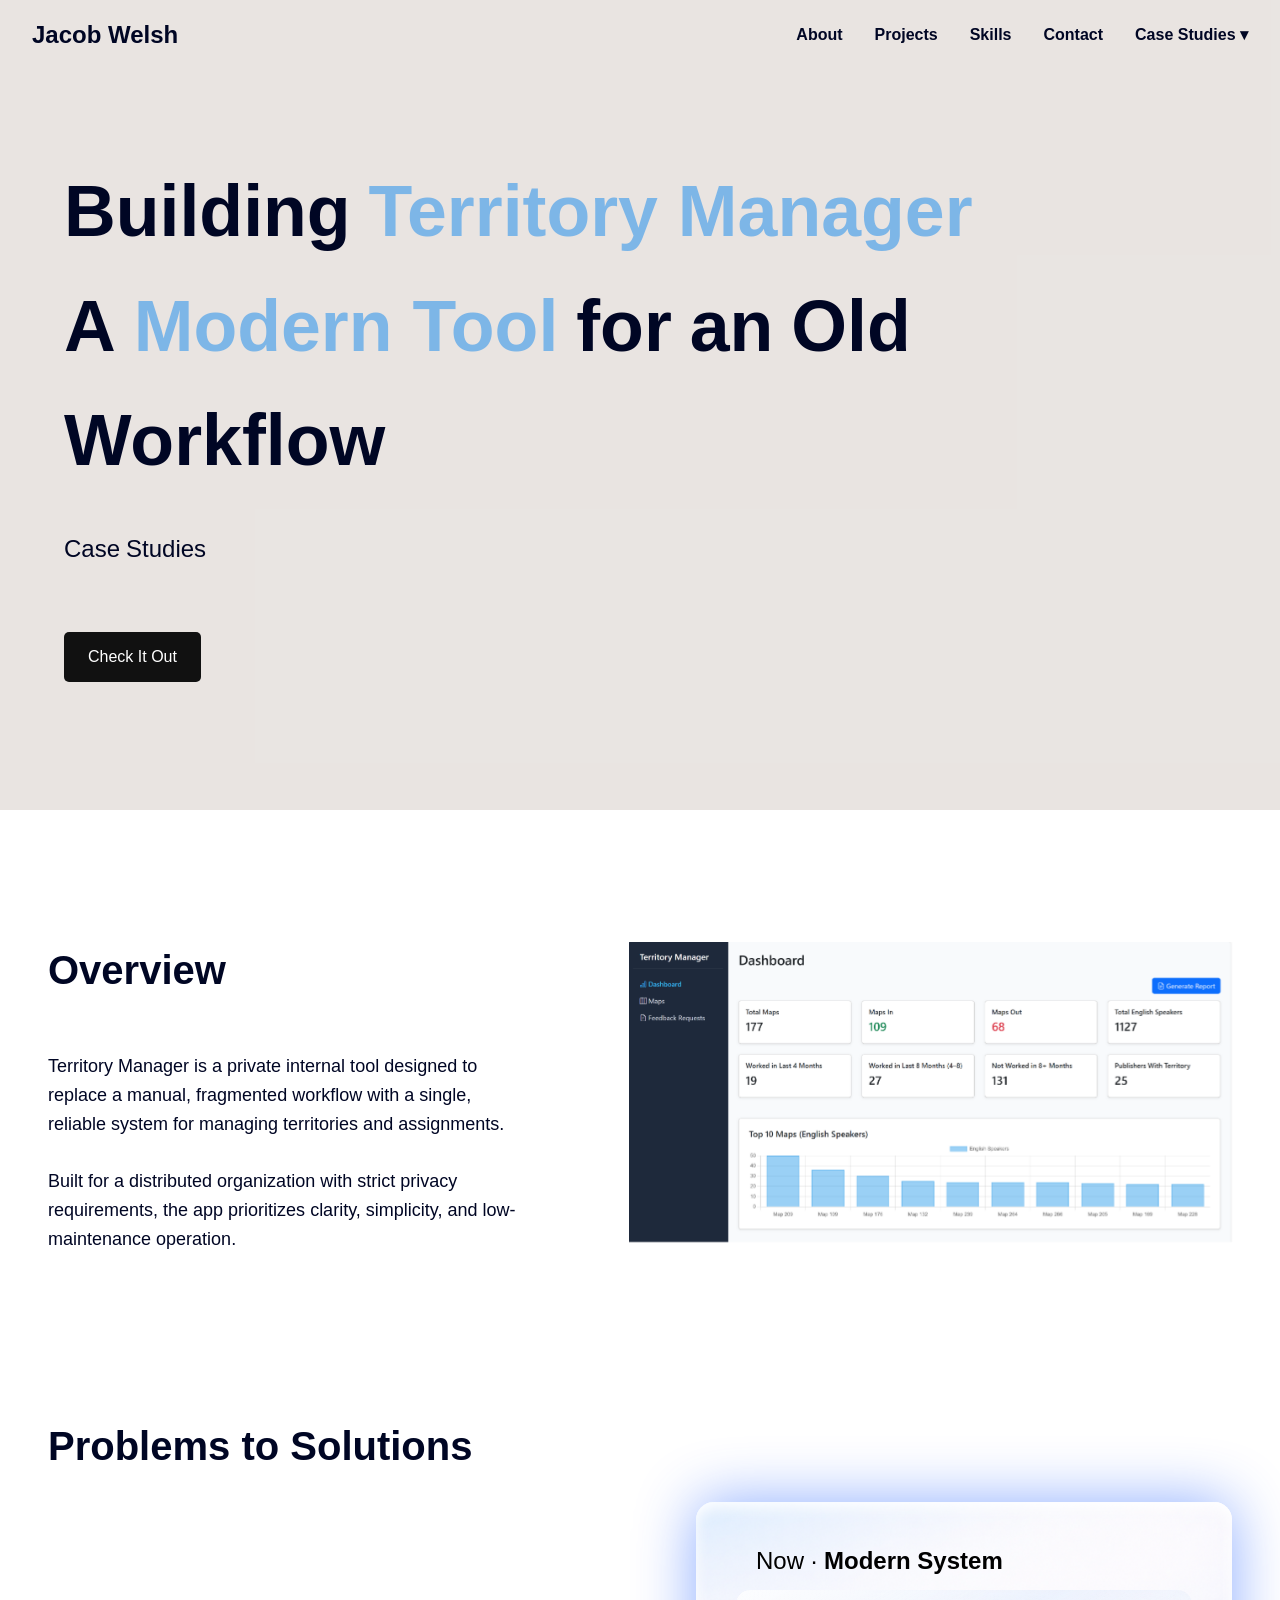
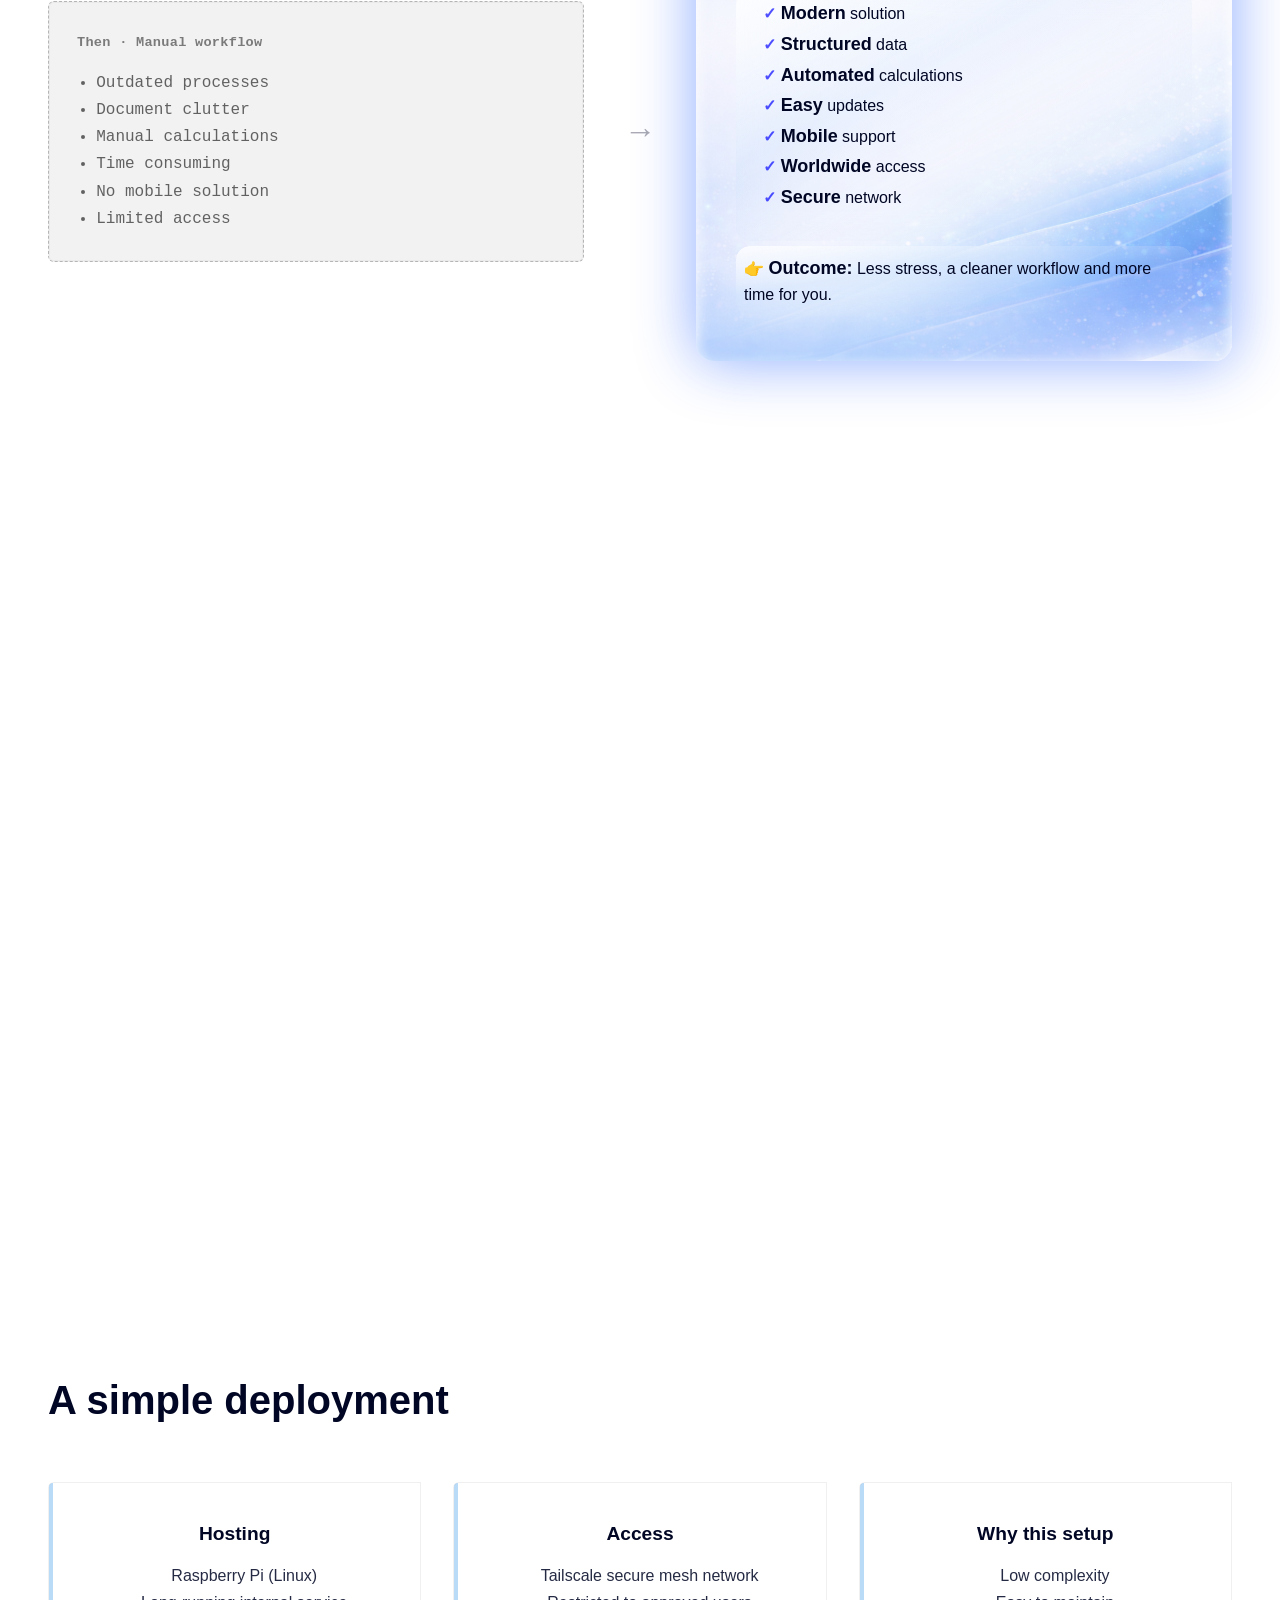
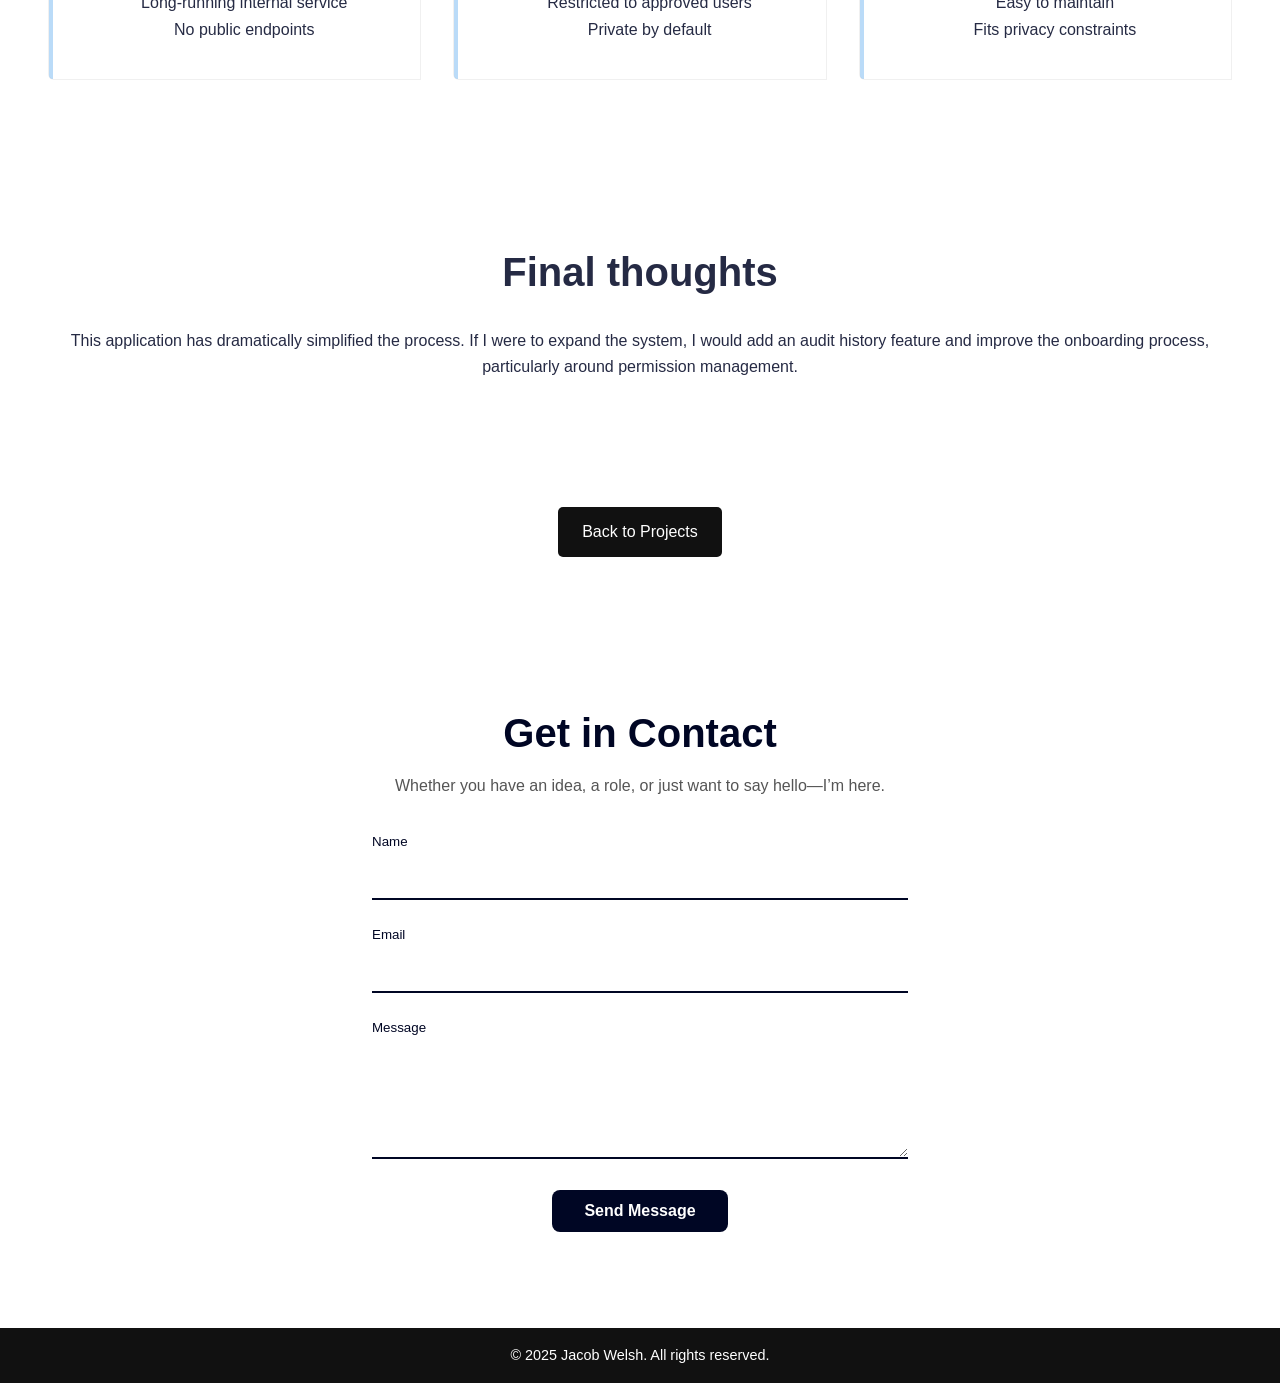
==== case-studies/territory-manager.html @ 5b4af415 "Case studies page" ====
<!DOCTYPE html>
<html lang="en">
<head>
    <meta charset="UTF-8" />
    <meta name="viewport" content="width=device-width, initial-scale=1.0" />
    <title>Jacob Welsh – Portfolio</title>
    <link rel="stylesheet" href="../static/css/main.css">
    <link rel="stylesheet" href="../static/css/case_studies.css">
</head>
<body class="case-study-page">
    <header>
        <div class="container nav-container">
            <h1 class="logo">Jacob Welsh</h1>
            <nav id="nav">
                <ul class="nav-links">
                    <li class="nav-btn"><a href="../index.html#about">About</a></li>
                    <li class="nav-btn"><a href="../index.html#projects">Projects</a></li>
                    <li class="nav-btn"><a href="../index.html#skills">Skills</a></li>
                    <li class="nav-btn"><a href="#contact">Contact</a></li>
					<li class="nav-btn dropdown">
            			<a href="javascript:void(0)" class="dropdown-toggle nav-link">Case Studies ▾</a>
            			<ul class="dropdown-menu">
              				<li><a href="territory-manager.html">Territory Manager</a></li>
            			</ul>
          			</li>
                </ul>
                <button id="menu-toggle">☰</button>
            </nav>
        </div>
    </header>
    <main>
        <section class="hero" style="background: #4b270f1f;">
            <div class="container">
                <h2 class="hero-title">
                    <span class="line">Building <span class="highlight" style="color: #3898ec9c;">Territory Manager</span></span><br>
                    <span class="line">A <span class="highlight" style="color: #3898ec9c;">Modern Tool</span> for an Old Workflow</span>
                </h2>
                <p class="hero-subtitle line">Case Studies</p>
                <a href="#about" class="btn word">Check It Out</a>
            </div>
        </section>
        <section id="case-study" class="case-study">
		        <!-- 1) ORIENTATION ZONE -->
		        <section id="about" class="sectionCS">
		            <div class="container about-container">
                        <div class="about-text">
                            <h2 class="grow-in" style="margin-bottom: 50px;">Overview</h2>
                            <p class="grow-in">
                                Territory Manager is a private internal tool designed to replace a manual,
					            fragmented workflow with a single, reliable system for managing territories
					            and assignments.
					            <br><br>
					            Built for a distributed organization with strict privacy requirements,
					            the app prioritizes clarity, simplicity, and low-maintenance operation.
                            </p>
                        </div>
                        <div class="study-image grow-in">
                            <img src="../static/assets/images/TeritoryManager.png" alt="Territory Manager Img">
                        </div>
                    </div>
	            </section>
		        <!-- 2) BEFORE / AFTER -->
		        <section id="problem" class="case-zone case-contrast sectionCS">
					<h2 class="grow-in">Problems to Solutions</h2>
			        <div class="transition-grid grow-in">
		                <div class="transition-card before">
			                <span class="transition-label">Then · Manual workflow</span>
			                <ul>
                                <li>Outdated processes</li>
				                <li>Document clutter</li>
				                <li>Manual calculations</li>
				                <li>Time consuming</li>
                                <li>No mobile solution</li>
                                <li>Limited access</li>
			                </ul>
		                </div>

		                <div class="transition-divider">
			                <span>→</span>
		                </div>

		                <div class="transition-card after">
							<div>
								<div class="glass-content" style="margin-bottom: 10px; margin-left:20px; font-size: clamp(.5rem, 3vw, 1.5rem); color: #000000;">
									Now · <span style="font-weight: bold;">Modern System</span>
								</div>
							</div>
							<div class="glass-panel">
								<ul class="glass-content" style="margin-bottom: 20px;  list-style: none;">
                                	<li><span style="font-weight:bold; color: rgba(0, 0, 255, 0.692);">✓  </span><strong style="font-size: 18px;">  Modern</strong> solution</li>
				                	<li><span style="font-weight:bold; color: rgba(0, 0, 255, 0.692);">✓  </span><strong style="font-size: 18px;">  Structured</strong> data</li>
				                	<li><span style="font-weight:bold; color: rgba(0, 0, 255, 0.692);">✓  </span><strong style="font-size: 18px;">  Automated</strong> calculations</li>
				                	<li><span style="font-weight:bold; color: rgba(0, 0, 255, 0.692);">✓  </span><strong style="font-size: 18px;">  Easy</strong> updates</li>
                                	<li><span style="font-weight:bold; color: rgba(0, 0, 255, 0.692);">✓  </span><strong style="font-size: 18px;">  Mobile</strong> support</li>
                                	<li><span style="font-weight:bold; color: rgba(0, 0, 255, 0.692);">✓  </span><strong style="font-size: 18px;">  Worldwide</strong> access</li>
                                	<li><span style="font-weight:bold; color: rgba(0, 0, 255, 0.692);">✓  </span><strong style="font-size: 18px;">  Secure</strong> network</li>
			                	</ul>
							</div>
							<div class="glass-panel">
								<p id="after-outcome" class="glass-content">👉 <strong style="font-size: 18px;">Outcome:</strong> Less stress, a cleaner workflow and more time for you.</p>
							</div>
		                </div>
	                </div>
		        </section>

		        <!-- 3) DECISION CARDS -->
		        <section class="case-zone case-decisions sectionCS">
					<h2 class="grow-in" id="h2Comp" style="text-align: left; margin-bottom: 50px;">Design constraints that shaped the system</h2>
					<h2 class="grow-in" id="h2Phone" style="text-align: left; margin-bottom: 50px;">What shaped the system</h2>
			        <div class="decision-grid grow-in">
				        <div class="decision-card">
					        <h4>Privacy</h4>
					        <p>Self-hosted with no public cloud exposure.</p>
				        </div>

				        <div class="decision-card">
					        <h4>Simplicity</h4>
					        <p>Designed for non-technical users.</p>
				        </div>

				        <div class="decision-card">
					        <h4>Cost</h4>
					        <p>Runs reliably on low-cost hardware.</p>
				        </div>

				        <div class="decision-card">
					        <h4>Access</h4>
					        <p>Secure remote access via private networking.</p>
				        </div>
			        </div>
		        </section>

		        <!-- 4) VISUAL PAUSE -->
		        <section class="case-zone case-pause sectionCS grow-in">
			        <p class="case-pause-text"> The goal wasn’t to build more software — it was to remove friction. </p>
		        </section>

		        <!-- 5) ARCHITECTURE / DEPLOYMENT -->
		        <section class="case-zone case-proof sectionCS">
					<h2 class="grow-in" style="text-align: left; margin-bottom: 50px;">A simple deployment</h2>
			        <div class="proof-grid grow-in">
				        <div class="proof-card">
					        <h4>Hosting</h4>
					        <ul style="list-style-type: none;">
						        <li>Raspberry Pi (Linux)</li>
						        <li>Long-running internal service</li>
						        <li>No public endpoints</li>
					        </ul>
				        </div>

				        <div class="proof-card">
					        <h4>Access</h4>
					        <ul style="list-style-type: none;">
						        <li>Tailscale secure mesh network</li>
						        <li>Restricted to approved users</li>
						        <li>Private by default</li>
					        </ul>
				        </div>

				        <div class="proof-card">
					        <h4>Why this setup</h4>
					        <ul style="list-style-type: none;">
						        <li>Low complexity</li>
						        <li>Easy to maintain</li>
						        <li>Fits privacy constraints</li>
					        </ul>
				        </div>
			        </div>
		        </section>

		        <!-- 6) REFLECTION -->
		        <section class="case-zone case-reflection section">
					<h2>Final thoughts</h2>
			        <p>
				        This application has dramatically simplified the process. If I were to expand the system, I would add an audit history
						feature and improve the onboarding process, particularly around permission management.
			        </p>
		        </section>

		        <!-- 7) EXIT CTA -->
		        <section class="case-zone case-exit section">
			        <a href="../index.html#projects" class="btn">Back to Projects</a>
		        </section>
        </section>
		<section id="contact" class="contact-section">
      		<div id="form-wrapper">
        		<h2 class="line">Get in Contact</h2>
        		<p>Whether you have an idea, a role, or just want to say hello—I’m here.</p>
        		<form class="contact-form" method="POST" action="https://formspree.io/f/xeoznzno" id="contact-form">
          			<div>
            			<label for="name">Name</label>
            			<input id="name" name="name" type="text" required />
          			</div>
          			<div>
            			<label for="email">Email</label>
            			<input id="email" name="email" type="email" required />
          			</div>
          			<div>
            			<label for="message">Message</label>
            			<textarea id="message" name="message" rows="5" required></textarea>
          			</div>
          			<button type="submit">Send Message</button>
        		</form>
      		</div>
      		<div id="thank-you-message" class="thank-you hidden grow-in">
        		<h2 class="line">Thank You!</h2>
        		<p>Your message has been sent successfully.<br>I'll be in touch soon.</p>
        		<a href="/" class="btn">Back to Home</a>
      		</div>
		</section>


    </main>
	<footer>
        <div class="container">
            <p>&copy; 2025 Jacob Welsh. All rights reserved.</p>
        </div>
    </footer>

    <script src="../static/js/main.js" defer></script>
</body>
---- static/css/main.css ----
/* Animation Styles */

.word {
  opacity: 0;
  transform: translateY(20px);
  display: inline-block;
  transition: opacity 0.4s ease, transform 0.4s ease;
  margin-right: 0.25em; /* ✅ adds spacing between words */
}

.word.show-word {
  opacity: 1;
  transform: translateY(0);
}

.letter {
  opacity: 0;
  display: inline-block;
  transform: translateY(10px);
  transition: opacity 0.6s ease, transform 0.6s ease;
}

.show-letter {
  opacity: 1;
  transform: translateY(0);
  transition-delay: 0.2s;
}

.grow-in {
  opacity: 0;
  transform: scale(0.94);
  transition: 
    opacity 0.6s ease-in-out,
    transform 0.6s ease-in-out;
  will-change: opacity, transform;
}

.grow-in.visible {
  opacity: 1;
  transform: scale(1);
  transition: 
    opacity 0.6s ease-in-out,
    transform 0.6s ease-in-out;
}

/* Base Styles */
html {
  scroll-behavior: smooth;
}
* {
  margin: 0;
  padding: 0;
  box-sizing: border-box;
}
body {
  font-family: Arial, sans-serif;
  line-height: 1.6;
  background-color: white;
  color: #333;
}
.container {
  width: 100%;
  margin: 0 auto;
}

/* Header */
header {
  position: absolute;
  top: 0;
  left: 0;
  width: 100%;
  z-index: 10;
  background: transparent;
  padding: 1rem 2rem;
}
.nav-container {
  display: flex;
  justify-content: space-between;
  align-items: center;
}
.logo {
  font-size: 1.5rem;
  color: rgb(0, 6, 36);
}
.nav-links {
  list-style: none;
  display: flex;
  gap: 2rem;
}
.nav-links a {
  color: rgb(0, 6, 36);
  text-decoration: none;
  font-weight: bold;
  transition: color 0.3s ease;
  &:hover {
    color: #c7832f;
  }
}
#menu-toggle {
  display: none;
  background: none;
  border: none;
  color: rgb(0, 6, 36);
  font-size: 1.5rem;
}

/* Dropdown container */
.dropdown {
  position: relative;
}

/* Hide menu by default */
.dropdown-menu {
  position: absolute;
  top: 100%;
  right: 0;     /* 🔥 add this */
  left: auto;   /* 🔥 add this */
  background: white;
  list-style: none;
  padding: 0.5rem 0;
  margin: 0;
  min-width: 200px;
  box-shadow: 0 8px 20px rgba(0,0,0,0.1);
  opacity: 0;
  pointer-events: none;
  transform: translateY(10px);
  transition: all 0.25s ease;
  border-radius: 8px;
  border: 1px solid rgba(0,0,0,0.05);
  backdrop-filter: blur(10px);
}

/* Show on hover */
.dropdown:hover .dropdown-menu {
  opacity: 1;
  pointer-events: auto;
  transform: translateY(0);
}

/* Dropdown items */
.dropdown-menu li {
  padding: 0;
}

.dropdown-menu a {
  display: block;
  padding: 0.75rem 1.25rem;
  color: rgb(0, 6, 36);
  text-decoration: none;
  white-space: nowrap;
}

.dropdown-menu a:hover {
  color: #c7832f;
}

/* Hero Section */
.hero {
  min-height: 90vh;
  padding-top: clamp(4rem, 10vh, 6rem);  /* more top padding */
  padding-right: clamp(2rem, 6vw, 4rem);
  padding-bottom: clamp(2rem, 6vw, 4rem);
  padding-left: clamp(2rem, 6vw, 4rem);
  background: #3898ec1c;
  color: rgb(0, 6, 36);
  text-align: left;
  display: flex;
  flex-direction: column;
  justify-content: center;
}
.hero-title {
  font-size: clamp(3rem, 5.6vw, 5rem);
}
.highlight {
  color: #c7832f;
  font-weight: bold;
}
.hero-subtitle {
  margin: 2rem 0;
  margin-bottom: 4rem;
  font-size: clamp(1.4rem, 2vw, 1.5rem);
}
.btn {
  padding: 0.75rem 1.5rem;
  background: #111;
  color: #fff;
  text-decoration: none;
  border-radius: 5px;
}

/* Section */
.section {
  padding: 3rem 3rem;
  margin-top: 2rem;
  margin-bottom: 2rem;
  background: #fff;
  color: rgb(0, 6, 36);
}

.section h2 {
  font-size: 2.5rem;
  margin-bottom: 1.5rem;
  color: rgb(0, 6, 36);
}
/* Project Grid */
.projects-grid {
  display: grid;
  grid-template-columns: repeat(auto-fit, minmax(300px, 1fr));
  gap: 3rem;
  margin-top: 2rem;
}

.project-card {
  background: white; 
  overflow: hidden;
  box-shadow: 0 10px 20px rgba(0,0,0,0.15);
  transition: transform 0.3s ease, box-shadow 0.3s ease;
}

.project-card:hover {
  transform: translateY(-5px);
  box-shadow: 0 15px 30px rgba(0,0,0,0.25);
}

.project-image img {
  width: 100%;
  height: 200px;
  object-fit: cover;
}

.project-content {
  padding: 1.5rem;
}

.project-content h3 {
  margin-top: 0;
  color: black;
}

.project-content p {
  color: black;
  margin: 0.5rem 0 1rem;
}

.project-link {
  display: inline-block;
  padding: 0.5rem 1rem;
  background: #3898ec;
  color: #fff;
  border-radius: 0.5rem;
  text-decoration: none;
  font-weight: bold;
  transition: background 0.3s ease;
}

.project-link:hover {
  background: #2563eb;
}


/* About Section */
.about-container {
  display: flex;
  align-items: center;
  justify-content: space-between;
  flex-wrap: wrap;
  gap: 6rem;
}

.about-text {
  flex: 1 1 40%;
  min-width: 300px;
  font-size: 18px;
}

.about-image {
  flex: 1 1 30%;
  text-align: center;
}

.about-image img {
  max-width: 100%;
  height: auto;
}


/* Skills */

#skills-title {
  margin-bottom: 0;
}

.skills-carousel {
  overflow: hidden;
  width: 100%;
  position: relative;
  margin-top: 2rem;
  opacity: 1;
  transform: translateY(0);
  transition: opacity 0.5s ease, transform 0.5s ease;
  pointer-events: auto;
  height: auto;
}

.carousel-track {
  display: flex;
  animation: scroll-left 18s linear infinite;
  width: fit-content;
}

.skill-item-carousel {
  flex: 0 0 auto;
  text-align: center;
  padding-right: 5rem;
}

.skill-item-carousel img {
  width: 120px;
  height: 120px;
  object-fit: contain;
  margin-bottom: 0.5rem;
}

.skill-item-carousel span {
  display: block;
  font-size: 1rem;
  color: #cbd5e1;
}

#skills-list {
  display: grid;
  grid-template-columns: repeat(auto-fit, minmax(200px, 1fr));
  gap: 2rem;
  justify-items: center;
  list-style: none;
  padding: 2rem 0;
  margin: 0 auto;
  max-width: 900px;
}

#skills-list .skill-item {
  text-align: center;
  opacity: 0;
  transform: translateY(20px);
  transition: opacity 0.4s ease, transform 0.4s ease;
  margin-top: 3rem;
}

#skills-list .skill-item.visible {
  opacity: 1;
  transform: translateY(0);
}

#skills-list .skill-item img {
  width: 100px;
  height: 100px;
  object-fit: contain;
  margin-bottom: 0.5rem;
}

#skills-list .skill-item span {
  display: block;
  font-size: 1rem;
  color: rgb(0, 6, 36);
}


.skills-header {
  display: flex;
  margin-bottom: 1rem;
}

#view-toggle {
  margin-left: 1rem;
  padding: 0.5rem 1rem;
  background-color: white;
  color: blue;
  border: none;
  border-radius: 0.5rem;
  cursor: pointer;
}

.list-toggle {
  display: none;
}

/* Animation */
@keyframes scroll-left {
  0% {
    transform: translateX(0);
  }
  100% {
    transform: translateX(-50%);
  }
}

/* Resume Banner */
.cta-banner {
  display: flex;
  background-color: #3898ec1c;
  color: rgb(0, 6, 36);
  text-align: left;
  padding: 3rem 4rem;
  margin-top: 4rem;
  border-radius: 1rem;
  box-shadow: 0 4px 12px rgba(0, 0, 0, 0.15);
  align-items: center;
}

.cta-banner h2 {
  font-size: 4rem;
  margin-bottom: 0.5rem;
}

.cta-banner p {
  font-size: 1.2rem;
  margin-bottom: 1.5rem;
}

#cta-container {
  display: flex;
  justify-content: space-between;
  align-items: center;
  width: 100%;
}

.cta-buttons {
  display: flex;
  gap: 2rem;
  justify-content: center;
  align-items: center;
  padding-right: 4rem;
}

.cta-buttons .btn {
  background-color: rgb(0, 6, 36);
  border: 2px solid #ffffff;
  color: #c7832f;
  padding: 0.75rem 2rem;
  font-weight: bold;
  border-radius: 0.5rem;
  text-decoration: none;
  transition: color 0.3s;
}

.cta-buttons .btn:hover {
  color: white;
}

.cta-buttons .btn-secondary {
  background-color: rgb(0, 6, 36);
  border: 2px solid #ffffff;
  color: #c7832f;
}

.cta-buttons .btn-secondary:hover {
  color: white;
}


/* Contact */
.contact-section {
  max-width: 600px;
  margin: 4rem auto;
  text-align: center;
  padding: 2rem;
}

.contact-section h2 {
  font-size: 2.5rem;
  margin-bottom: 0.5rem;
  color: rgb(0, 6, 36);
}

.contact-section p {
  color: #555;
  margin-bottom: 2rem;
}

.contact-form div {
  margin-bottom: 1.5rem;
  text-align: left;
}

.contact-form label {
  display: block;
  font-size: smaller;
  margin-bottom: 0.25rem;
  font-weight: 500;
  color: rgb(0, 6, 36);
}

.contact-form input,
.contact-form textarea {
  width: 100%;
  padding: 0.75rem 0;
  border: none;
  border-bottom: 2px solid rgb(0, 6, 36);
  background: transparent;
  font-size: 1rem;
  color: black;
  transition: border-color 0.3s;
}

.contact-form input:focus,
.contact-form textarea:focus {
  outline: none;
  border-bottom-color: #c7832f;
}

.contact-form button {
  background-color: rgb(0, 6, 36);
  color: #fff;
  padding: 0.75rem 2rem;
  font-size: 1rem;
  font-weight: bold;
  border: none;
  border-radius: 0.5rem;
  cursor: pointer;
  transition: color 0.3s;
}

.contact-form button:hover {
  color: #c7832f;
}

/*Hidden Modal for PDF */
.pdf-modal {
  display: none;
  position: fixed;
  z-index: 9999;
  left: 0;
  top: 0;
  width: 100%;
  height: 100%;
  background-color: rgba(0, 0, 0, 0.8);
  overflow: auto;
}

.pdf-modal-content {
  position: relative;
  margin: 5% auto;
  max-width: 90%;
  background: #fff;
  padding: 1rem;
  border-radius: 8px;
  text-align: center;
}

#resume-image {
  width: 100%; /* always fit width */
  height: auto;
}

#close-modal {
  top: 10px;
  right: 20px;
  font-size: 2rem;
  cursor: pointer;
}

#modal-controls {
  display: flex;
  flex-direction: row;
  justify-content: flex-end;
  gap: 1rem;
}

#modal-controls button {
  display: inline-flex;
  align-items: center;
  justify-content: center;
  background: none;
  border: none;
  font-size: 1.5rem;
  cursor: pointer;
}


/*Thank You Section */
.thank-you {
  text-align: center;
  padding: 3rem 2rem;
  border-radius: 1rem;
  background-color: #3898ec1c;
  color: rgb(0, 6, 36);
  box-shadow: 0 4px 12px rgba(0, 0, 0, 0.1);
  animation: fadeInUp 0.5s ease forwards;
}

.thank-you p {
  margin-top: 1rem;
  font-size: 1.2rem;
  color: #333;
}

.thank-you .btn {
  margin-top: 2rem;
  background-color: #111;
  color: #fff;
  text-decoration: none;
  padding: 0.75rem 1.5rem;
  border-radius: 5px;
  display: inline-block;
}

.hidden {
  display: none;
}

@keyframes fadeInUp {
  from {
    opacity: 0;
    transform: translateY(20px);
  }
  to {
    opacity: 1;
    transform: translateY(0);
  }
}


/* Footer */
footer {
  background: #111;
  color: #fff;
  text-align: center;
  padding: 1rem 0;
  font-size: 0.9rem;
}

/* Responsive */
@media (max-width: 1200px) {
  .cta-buttons {
    flex-direction: column;
    padding-right: 0;
    font-size: 1rem;
    }

  #cta-container {
    flex-direction: column;
  }

  #resume-arrow {
    font-size: 0rem;
  }

  .cta-banner h2 {
    text-align: center;
    margin-bottom: 1rem;
    font-size: 3rem;
  }
}

@media (max-width: 768px) {

  .section {
  padding: 3rem 2rem;
  }

 .nav-links {
  display: flex;
  flex-direction: column;
  background: #fff;
  position: absolute;
  top: 60px;
  right: 0;
  padding: 1rem;
  width: 100%;
  box-shadow: 0 4px 12px rgba(0, 0, 0, 0.1);
  transform: translateY(-20px);
  opacity: 0;
  pointer-events: none;
  transition: transform 0.3s ease, opacity 0.3s ease;
  border-bottom-left-radius: 10px;
  border-bottom-right-radius: 10px;
  z-index: 1000;
  gap: 0;
}

.nav-links.active {
  transform: translateY(0);
  opacity: 1;
  pointer-events: auto;
}

#menu-toggle {
  display: flex;
  font-size: 1.5rem;
  color: rgb(0, 6, 36);
  background: none;
  border: none;
  cursor: pointer;
}

.nav-btn {
    display: flex;
    flex-direction: column;   /* 🔥 THIS is the real fix */
    align-items: center;
    justify-content: center;
    width: 100%;
  }

.nav-btn > a {
    height: 4rem;
    display: flex;
    align-items: center;
    justify-content: center;
    width: 100%;
  }

/* Make dropdown behave like normal flow */
.nav-links .dropdown-menu {
  position: static !important;
  width: 100%;
  background: transparent;
  box-shadow: none;
  padding: 0;
  margin: 0;
  overflow: hidden;
  max-height: 0;                 /* 🔥 collapsed state */
  opacity: 0;
  transform: translateY(-10px);
  border: none;
  border-left: 3px solid rgba(0,0,0,0.05);
  border-right: 3px solid rgba(0,0,0,0.05);

  transition:
    max-height 0.3s ease,
    opacity 0.3s ease,
    transform 0.3s ease;
}

.nav-links .dropdown.active .dropdown-menu {
  max-height: 300px;             /* 🔥 expanded state */
  opacity: 1;
  transform: translateY(0);
}

  .nav-links .dropdown-menu li {
    width: 100%;
  }

  .nav-links .dropdown-menu a {
    display: block;
    width: 100%;
    padding: 1rem;
    text-align: center;
  }
  
.list-toggle {
    display: inline-block;
  }

  .projects-grid {
    gap: 2rem;
  }

  .cta-buttons {
    flex-direction: column;
    padding-right: 0;
    font-size: 1rem;
    }

  #cta-container {
    flex-direction: column;
  }

  #resume-arrow {
    font-size: 0rem;
  }

  .cta-banner h2 {
    text-align: center;
    margin-bottom: 1rem;
    font-size: 3rem;
  }
}

@media (min-width: 769px) {
  #skills-list {
    display: none !important;
  }
}
---- static/css/case_studies.css ----
/* Section */
.sectionCS {
  padding: 3rem 3rem;
  margin-top: 2rem;
  margin-bottom: 4rem;
  background: #fff;
  color: rgb(0, 6, 36);
}

.sectionCS h2 {
  font-size: 2.5rem;
  margin-bottom: 1.5rem;
  color: rgb(0, 6, 36);
}

.dropdown.active .dropdown-menu {
  opacity: 1;
  pointer-events: auto;
  transform: translateY(0);
}

.case-study-page .nav-links a:hover {
  color: #3898ec9c;
}

.case-study-page .dropdown-menu a:hover {
  color: #3898ec;
}

.case-study {
	padding-top: 3rem;
}

.case-intro {
	max-width: 60ch;
	margin: 0 auto 7rem;
}

.case-intro-text {
	font-size: 1.15rem;
	line-height: 1.8;
	margin-bottom: 1.5rem;
}

.study-image {
  flex: 1 1 50%;
  text-align: center;
}

.study-image img {
  max-width: 100%;
  height: auto;
}

.case-contrast .contrast-grid {
	display: grid;
	grid-template-columns: 1fr 1fr;
	gap: 3rem;
}

.contrast-block {
	padding: 2rem;
	border-radius: 14px;
}

.contrast-block.before {
	background: rgba(0, 0, 0, 0.04);
}

.contrast-block.after {
	background: #3898ec1c;
}

.contrast-block h3 {
	margin-bottom: 1rem;
}

.decision-grid {
	display: grid;
	grid-template-columns: repeat(4, 1fr);
	gap: 2rem;
}

.decision-card {
	padding: 1.75rem;
	border-radius: 14px;
	border: 1px solid rgba(0, 0, 0, 0.08);
	background: white;
}

.case-pause-text {
	font-size: 3rem;
	max-width: 40ch;
	margin: 0 auto;
	opacity: 0.85;
	text-align: center;
	padding: 3rem;
}

.proof-grid {
	display: grid;
	grid-template-columns: repeat(3, 1fr);
	gap: 2rem;
}

.proof-card {
	padding: 1.75rem;
	border-radius: 14px;
	border: 1px solid rgba(0, 0, 0, 0.08);
	background: white;
}

.outcome-list {
	max-width: 40ch;
	margin: 0 auto;
	font-size: 1.1rem;
	line-height: 1.8;
}

.case-reflection {
	text-align: center;
	margin: 0 auto;
	opacity: 0.85;
}

.case-exit {
	display: flex;
	justify-content: center;
	gap: 1.5rem;
	flex-wrap: wrap;
}

.case-transition {
	margin: 6rem 0;
	text-align: center;
}

.transition-lede {
	margin-bottom: 2.5rem;
	font-size: 1.1rem;
	opacity: 0.75;
}

.transition-grid {
	display: grid;
	grid-template-columns: 1fr auto 1fr;
	gap: 2.5rem;
	align-items: center;
}

.transition-card {
	text-align: left;
}

.transition-card ul {
	margin: 0;
	padding-left: 1.2rem;
	line-height: 1.7;
}

/* THEN — intentionally outdated */
.transition-card.before {
  	font-family: courier;
	padding: 1.75rem;
	background: #f2f2f2;
	border: 1px dashed rgba(0, 0, 0, 0.25);
	border-radius: 6px;
	color: rgba(0, 0, 0, 0.7);
	filter: saturate(0.6);
	box-shadow: inset 0 0 0 1px rgba(0, 0, 0, 0.03);
}

.transition-card.before li {
	opacity: 0.85;
}

/* NOW — modern, calm, confident */
.transition-card.after {
	padding: 2.5rem;
	background-image: url("/static/assets/images/AfterCard.png");
	background-size: cover;
	background-position: center;
	background-repeat: no-repeat;
	border-radius: 18px;
	box-shadow:
    	0px 0px 60px rgba(0, 72, 255, 0.455),        /* outer glow */
    	inset 0 5px 15px white; /* inner highlight */
}

.transition-label {
	display: inline-block;
	margin-bottom: 1rem;
	font-weight: bold;
	letter-spacing: 0.02em;
	font-size: 0.85rem;
	opacity: 0.7;
}

.glass-panel{
  margin-bottom: 5px;
  position: relative;
  border-radius: 14px;
  max-width: 100%;
  padding: .5rem;
  isolation: isolate; /* keeps z-index predictable */
}

/* GLASS + BLUR layer */
.glass-panel::before{
  content:"";
  position:absolute;
  inset:0;
  border-radius:inherit;

  background: linear-gradient(
    to bottom right,
    rgba(255,255,255,.55) 0%,
    rgba(160, 200, 255, 0.267) 35%,
    rgba(160, 200, 255, 0.072) 60%,
    rgba(160,200,255,0) 100%
  );

  backdrop-filter: blur(12px);
  -webkit-backdrop-filter: blur(12px);

  /* Diagonal fade */
  mask-image: linear-gradient(
	to bottom right,
	#000 0%,
	#000 15%,
	rgba(0,0,0,.35) 75%,
	transparent 100%);

  -webkit-mask-image: linear-gradient(
	to bottom right,
	#000 0%,
	#000 15%,
	rgba(0,0,0,.35) 75%,
	transparent 100%);

  z-index: 0;
  pointer-events:none;
}

/* BORDER layer (this is the key) */
.glass-panel::after{
  content:"";
  position:absolute;
  inset:0;
  border-radius:inherit;
  pointer-events:none;
  z-index: 0;

  /* Gradient border that naturally fades */
  border: 1px solid transparent;
  background:
    linear-gradient(transparent, transparent) padding-box,
    linear-gradient(
      to bottom right,
      rgba(255,255,255,.55) 0%,
      rgba(255,255,255,.25) 35%,
      rgba(255,255,255,.10) 60%,
      rgba(255,255,255,0) 100%
    ) border-box;

  /* SAME diagonal fade as the glass */
  mask-image: linear-gradient(to bottom right, #000 0%, #000 25%, rgba(0, 0, 0, 0.144) 100%, transparent 100%);
  -webkit-mask-image: linear-gradient(to bottom right, #000 0%, #000 25%, rgba(0,0,0,.144) 100%, transparent 100%);
}

/* content stays above */
.glass-content{
  position: relative;
  z-index: 1;
}

.transition-label-after {
  color: #c7832f;
  font-size: 18px;
  opacity: unset;
}

#after-outcome {
  font-size: 16px;
}

.transition-divider {
	font-size: 2rem;
	opacity: 0.35;
}

.case-decisions {
	text-align: center;
}

.decision-intro {
	margin-bottom: 2.5rem;
	font-size: 1.1rem;
	opacity: 0.75;
}

/* Card base */
.decision-card {
	position: relative;
	padding: 2.25rem;
	border-radius: 0;
	background: white;
	border: 1px solid rgba(0, 0, 0, 0.06);
	transition: transform 0.25s ease, box-shadow 0.25s ease;
	border-top-left-radius: 6px;
	border-top-right-radius: 6px;
}

/* Subtle accent line */
.decision-card::before {
	content: "";
	position: absolute;
	top: 0;
	left: 0;
	width: 100%;
	height: 4px;
	background: #3898ec9c;
	border-top-left-radius: 16px;
	border-top-right-radius: 16px;
	opacity: 0.6;
}

/* Hover polish */
.decision-card:hover {
	transform: translateY(-4px);
	box-shadow: 0 12px 24px rgba(0, 0, 0, 0.12);
}

/* Typography refinement */
.decision-card h4 {
	margin-bottom: 0.5rem;
	font-size: 1.2rem;
}

.decision-card p {
	opacity: 0.8;
	line-height: 1.6;
}

.case-proof {
	text-align: center;
}

.proof-intro {
	margin-bottom: 3rem;
	font-size: 1.1rem;
	opacity: 0.75;
}

/* Proof cards */
.proof-card {
	position: relative;
	padding: 2.25rem;
	border-radius: 0;
	border-bottom-left-radius: 6px;
	border-top-left-radius: 6px;
	background: white;
	border: 1px solid rgba(0, 0, 0, 0.06);
	transition: transform 0.25s ease, box-shadow 0.25s ease;
}

/* Subtle vertical accent */
.proof-card::before {
	content: "";
	position: absolute;
	top: 0;
	left: 0;
	bottom: 0;
	width: 4px;
	background: rgba(56, 152, 236, 0.35);
	border-top-left-radius: 16px;
	border-bottom-left-radius: 16px;
}

/* Hover polish */
.proof-card:hover {
	transform: translateY(-3px);
	box-shadow: 0 14px 28px rgba(0, 0, 0, 0.12);
}

.proof-card h4 {
	margin-bottom: 0.75rem;
	font-size: 1.2rem;
}

.proof-card ul {
	margin: 0;
	padding-left: 1.2rem;
	line-height: 1.7;
	opacity: 0.85;
}



/* Invisible content */

#h2Phone {
	display: none;
}

html, body {
  overflow-x: hidden;
}

@media (max-width: 900px) {
	.transition-grid {
		grid-template-columns: 1fr;
	}

	.transition-divider {
		display: none;
	}

  	.contrast-grid,
	.decision-grid,
	.proof-grid {
		grid-template-columns: 1fr;
	}

	.transition-card.after {
    	box-shadow:0px 0px 15px rgba(0, 72, 255, 0.3), inset 0 5px 15px white;
	}

	#h2Phone {
		display: block;
	}

	#h2Comp {
		display: none;
	}
}

@media (max-width: 768px) {
  .sectionCS {
    padding: 2rem 1rem;
  }

  .about-container {
    gap: 2rem;
  }

  .transition-grid {
    gap: 1.5rem;
  }
}
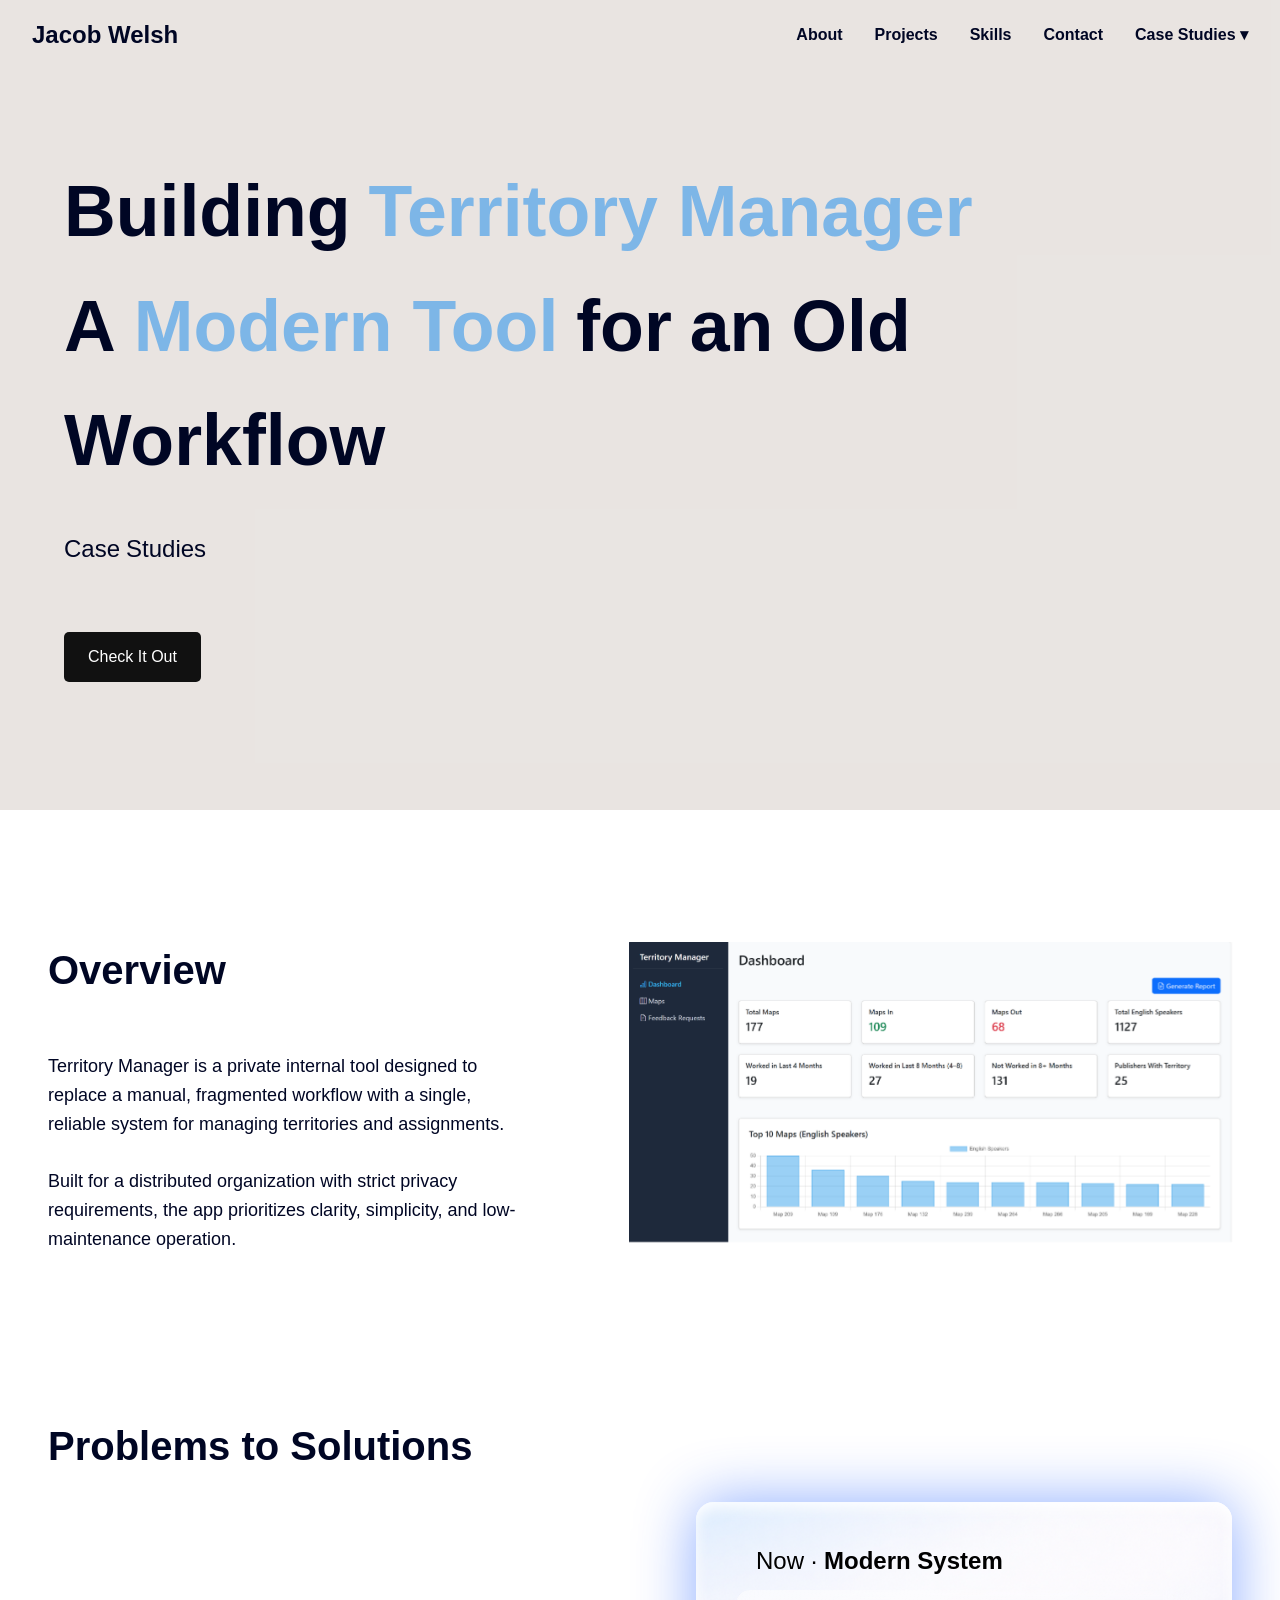
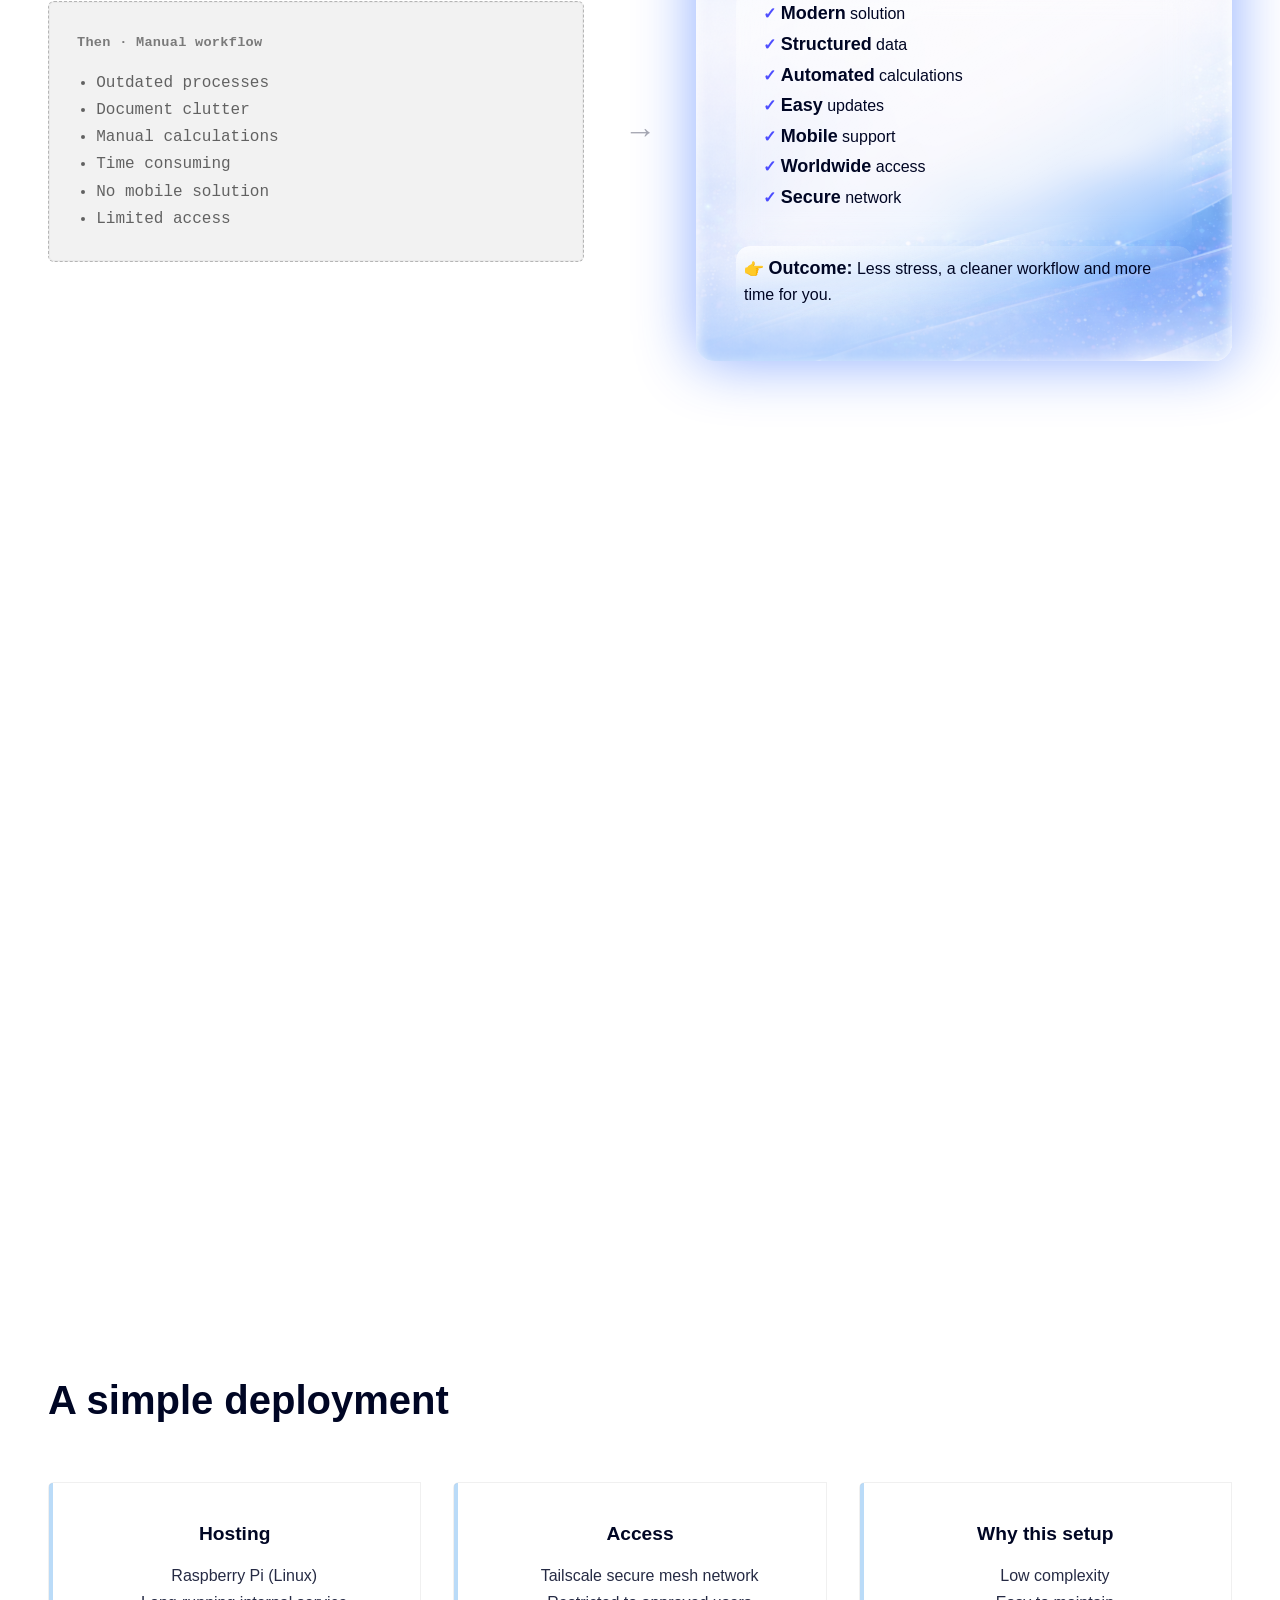
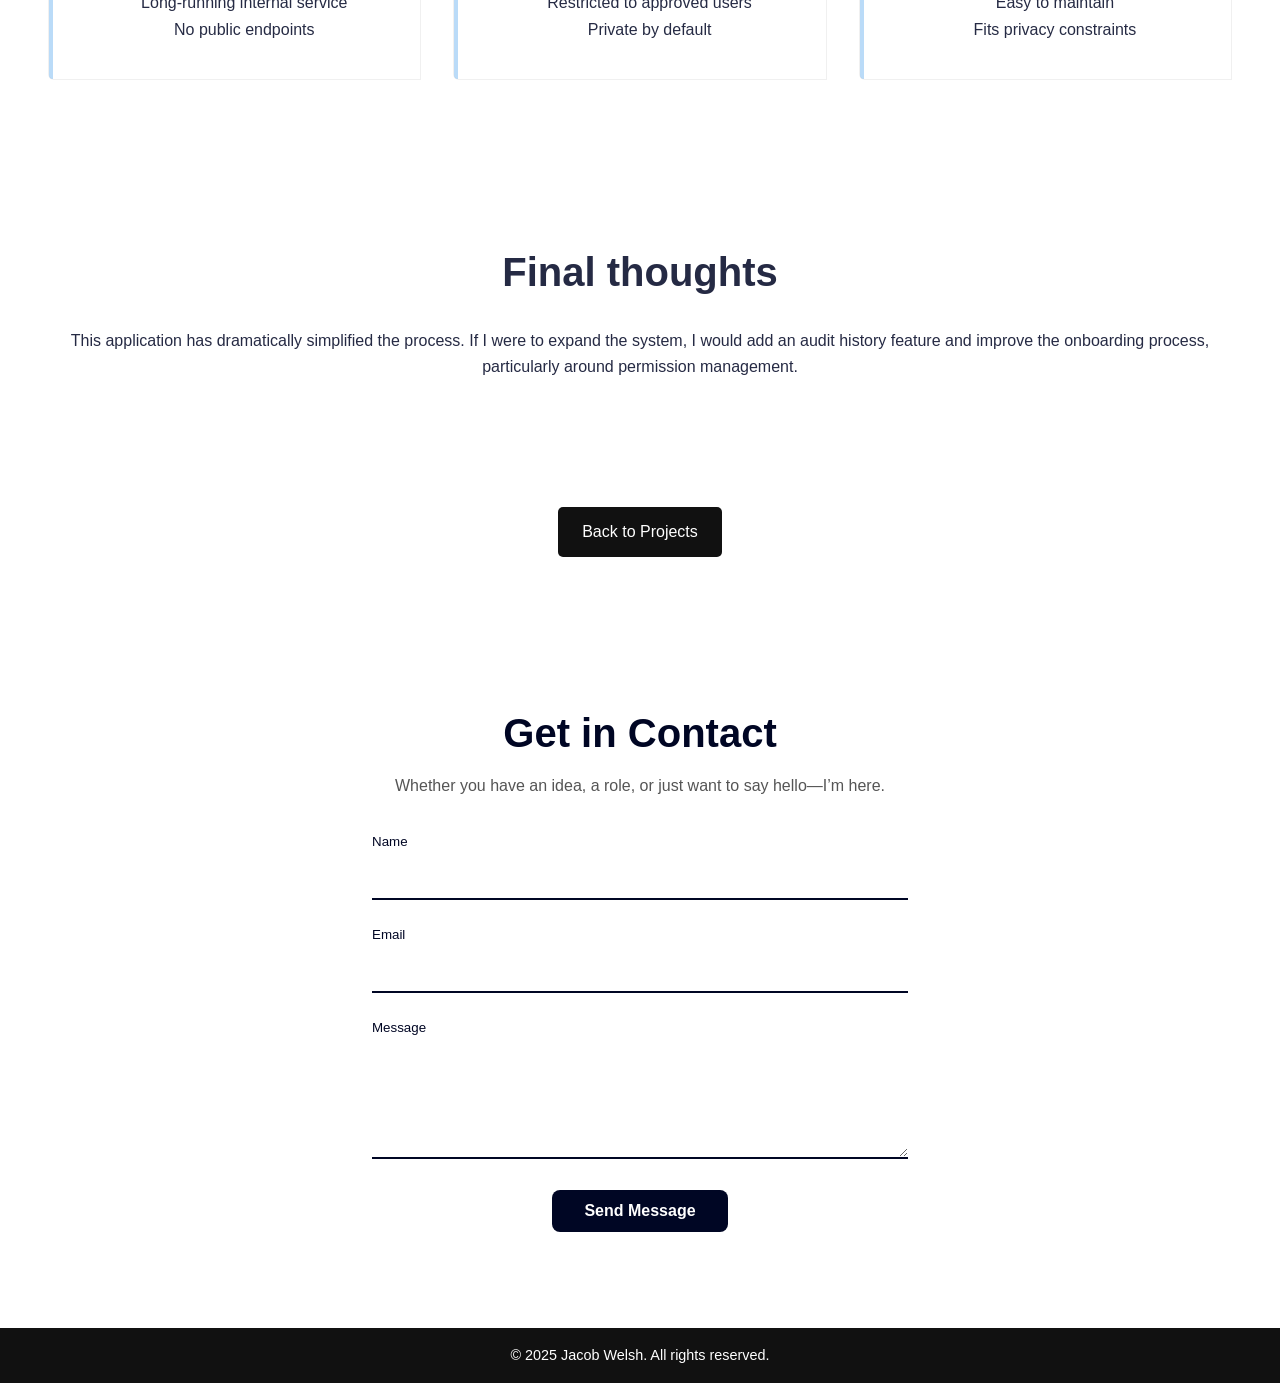
==== commit 8caa144c: "Google Security" ====
--- a/case-studies/territory-manager.html
+++ b/case-studies/territory-manager.html
@@ -3,14 +3,15 @@
 <head>
     <meta charset="UTF-8" />
     <meta name="viewport" content="width=device-width, initial-scale=1.0" />
-    <title>Jacob Welsh – Portfolio</title>
+	<meta name="description" content="Case study of the Territory Manager web application built with HTML, CSS, JavaScript, and Python, designed to manage and organize territory data efficiently.">
+    <title>Case Study: Territory Manager</title>
     <link rel="stylesheet" href="../static/css/main.css">
     <link rel="stylesheet" href="../static/css/case_studies.css">
 </head>
 <body class="case-study-page">
     <header>
         <div class="container nav-container">
-            <h1 class="logo">Jacob Welsh</h1>
+            <div class="logo" style="font-weight: bold;">Jacob Welsh</div>
             <nav id="nav">
                 <ul class="nav-links">
                     <li class="nav-btn"><a href="../index.html#about">About</a></li>
